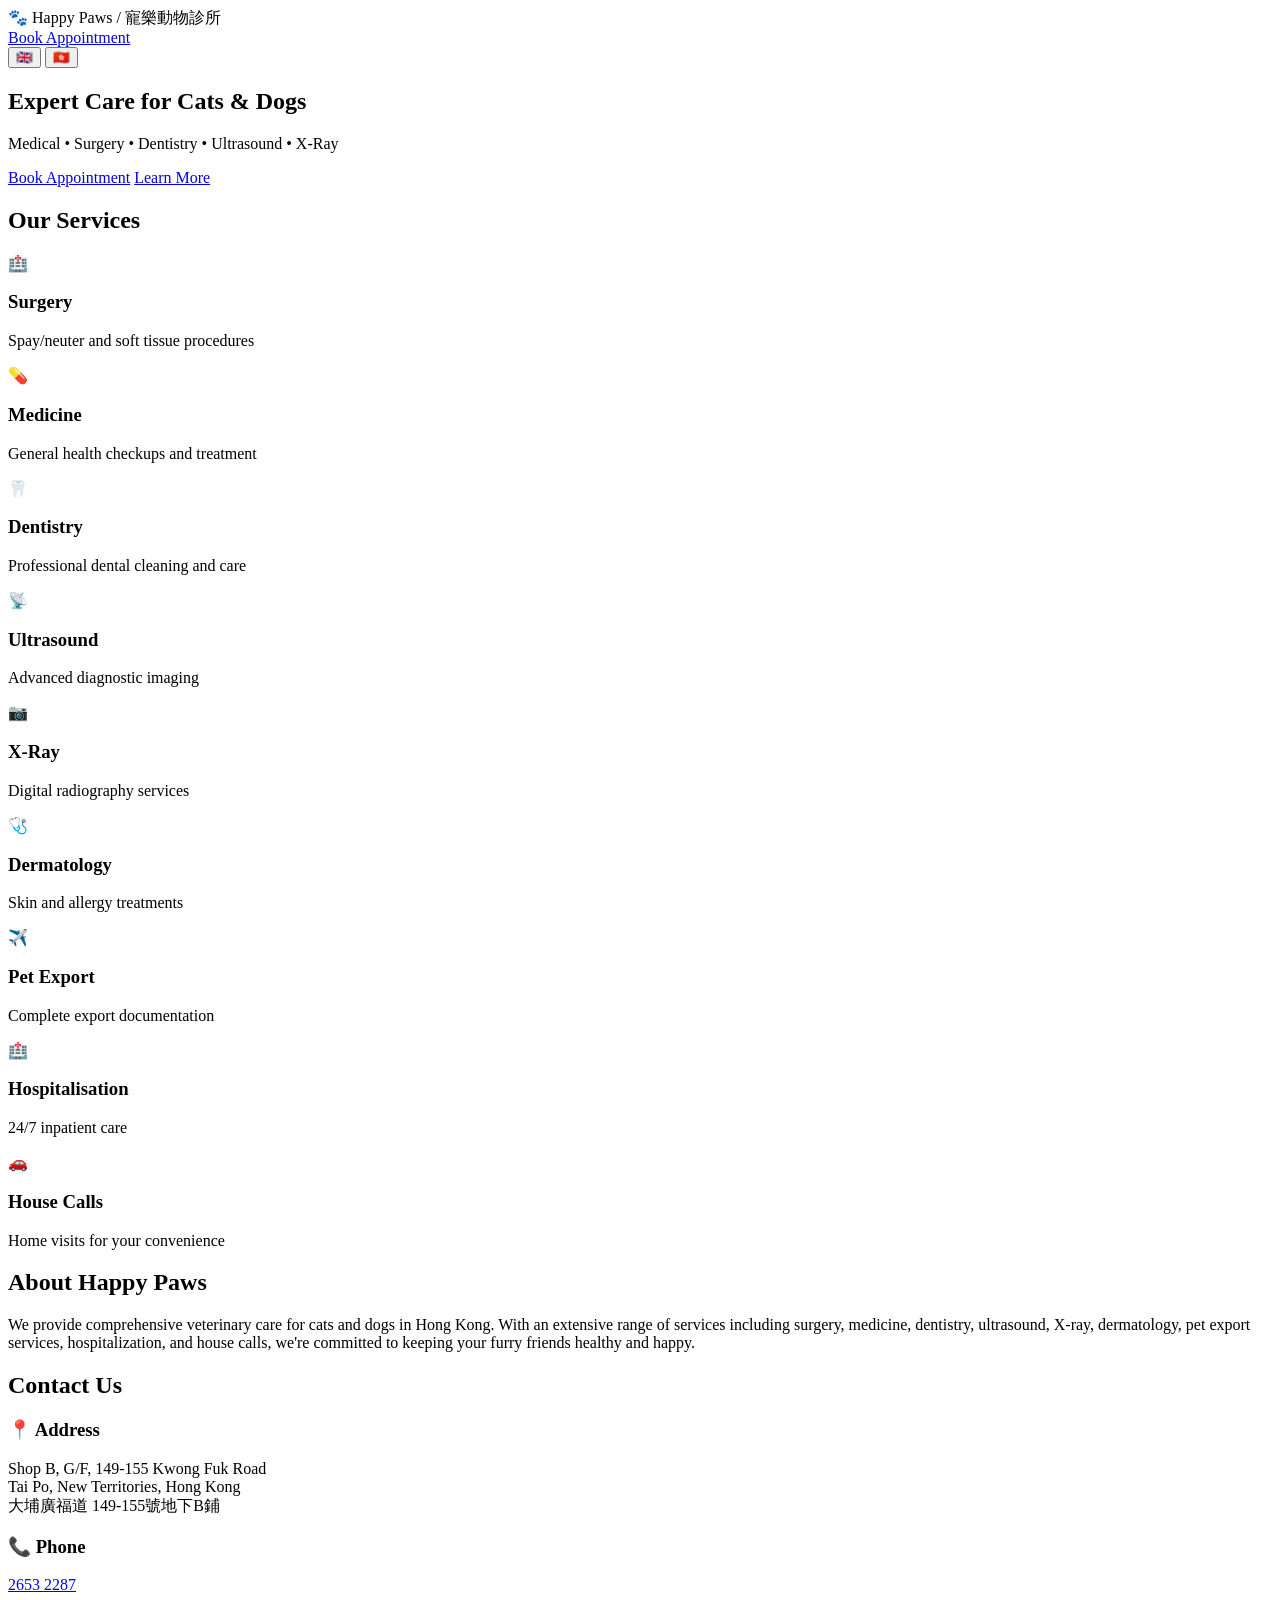
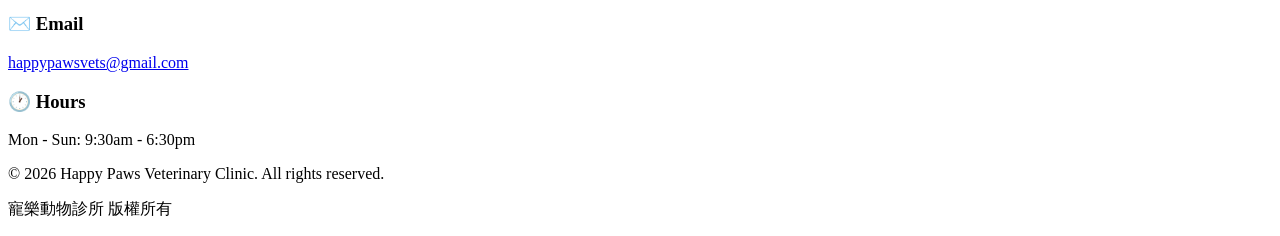
==== index.html @ c9be0432 "Create index.html" ====
<!DOCTYPE html>
<html lang="en">
<head>
  <meta charset="UTF-8" />
  <meta name="viewport" content="width=device-width, initial-scale=1" />
  <title>Happy Paws Veterinary Clinic - 寵樂動物診所</title>
  <link rel="preload" href="assets/css/styles.css" as="style" onload="this.rel='stylesheet'">
  <noscript><link rel="stylesheet" href="assets/css/styles.css"></noscript>
</head>
<body>
  <nav class="site-nav">
    <div class="brand">🐾 Happy Paws <span class="brand-cn">/ 寵樂動物診所</span></div>
    <div class="actions">
            <a href="tel:26532287" class="book-btn-nav" data-lang="book">Book Appointment</a>
      <div class="lang-switcher" aria-label="Language switcher">
        <button class="lang-btn active" data-lang="en" aria-label="English">🇬🇧</button>
        <button class="lang-btn" data-lang="zh" aria-label="Traditional Chinese">🇭🇰</button>
      </div>
    </div>
  </nav>

  <section class="hero">
    <h1 data-lang="hero-title">Expert Care for Cats & Dogs</h1>
    <p class="tagline" data-lang="hero-subtitle">Medical • Surgery • Dentistry • Ultrasound • X-Ray</p>
    <div class="hero-buttons">
      <a href="tel:26532287" class="cta-button" data-lang="book-cta">Book Appointment</a>
      <a href="#services" class="cta-button secondary" data-lang="learn-more">Learn More</a>
    </div>
      </section>

  <section id="services" class="services">
    <h2 data-lang="services-title">Our Services</h2>
    <div class="services-grid">
      <div class="service-card">
        <div class="service-icon" aria-label="Surgery">🏥</div>
        <h3 data-lang="service-1">Surgery</h3>
        <p data-lang="service-1-desc">Spay/neuter and soft tissue procedures</p>
      </div>
      <div class="service-card">
        <div class="service-icon" aria-label="Medicine">💊</div>
        <h3 data-lang="service-2">Medicine</h3>
        <p data-lang="service-2-desc">General health checkups and treatment</p>
      </div>
            <div class="service-card">
        <div class="service-icon" aria-label="Dentistry">🦷</div>
        <h3 data-lang="service-3">Dentistry</h3>
        <p data-lang="service-3-desc">Professional dental cleaning and care</p>
      </div>
      <div class="service-card">
        <div class="service-icon" aria-label="Ultrasound">📡</div>
        <h3 data-lang="service-4">Ultrasound</h3>
        <p data-lang="service-4-desc">Advanced diagnostic imaging</p>
      </div>
      <div class="service-card">
        <div class="service-icon" aria-label="X-Ray">📷</div>
        <h3 data-lang="service-5">X-Ray</h3>
        <p data-lang="service-5-desc">Digital radiography services</p>
      </div>
            <div class="service-card">
        <div class="service-icon" aria-label="Dermatology">🩺</div>
        <h3 data-lang="service-6">Dermatology</h3>
        <p data-lang="service-6-desc">Skin and allergy treatments</p>
      </div>
      <div class="service-card">
        <div class="service-icon" aria-label="Pet Export">✈️</div>
        <h3 data-lang="service-7">Pet Export</h3>
        <p data-lang="service-7-desc">Complete export documentation</p>
      </div>
      <div class="service-card">
        <div class="service-icon" aria-label="Hospitalisation">🏥</div>
        <h3 data-lang="service-8">Hospitalisation</h3>
        <p data-lang="service-8-desc">24/7 inpatient care</p>
      </div>
            <div class="service-card">
        <div class="service-icon" aria-label="House Calls">🚗</div>
        <h3 data-lang="service-9">House Calls</h3>
        <p data-lang="service-9-desc">Home visits for your convenience</p>
      </div>
    </div>
  </section>

  <section id="about" class="about">
    <h2 data-lang="about-title">About Happy Paws</h2>
    <p data-lang="about-text">
      We provide comprehensive veterinary care for cats and dogs in Hong Kong.
      With an extensive range of services including surgery, medicine, dentistry, ultrasound, X-ray, dermatology, pet export services, hospitalization, and house calls, we're committed to keeping your furry friends healthy and happy.
    </p>
  </section>
    <section id="contact" class="contact">
    <h2 data-lang="contact-title">Contact Us</h2>
    <div class="contact-grid">
      <div class="contact-card">
        <h3>📍 Address</h3>
        <p>Shop B, G/F, 149-155 Kwong Fuk Road<br>Tai Po, New Territories, Hong Kong<br>大埔廣福道 149-155號地下B鋪</p>
      </div>
      <div class="contact-card">
        <h3>📞 Phone</h3>
        <p><a href="tel:26532287">2653 2287</a></p>
      </div>
      <div class="contact-card">
        <h3>✉️ Email</h3>
        <p><a href="mailto:happypawsvets@gmail.com">happypawsvets@gmail.com</a></p>
              </div>
      <div class="contact-card">
        <h3>🕐 Hours</h3>
        <p>Mon - Sun: 9:30am - 6:30pm</p>
      </div>
    </div>
  </section>

  <footer>
    <p>© 2026 Happy Paws Veterinary Clinic. All rights reserved.</p>
    <p>寵樂動物診所 版權所有</p>
  </footer>

  <script>
    // Language toggle script (EN / ZH)
        const translations = {
      en: {
        'hero-title': 'Expert Care for Cats & Dogs',
        'hero-subtitle': 'Medical • Surgery • Dentistry • Ultrasound • X-Ray',
        'book-cta': 'Book Appointment',
        'learn-more': 'Learn More',
        'services-title': 'Our Services',
        'service-1': 'Surgery', 'service-1-desc': 'Spay/neuter and soft tissue procedures',
        'service-2': 'Medicine', 'service-2-desc': 'General health checkups and treatment',
        'service-3': 'Dentistry', 'service-3-desc': 'Professional dental cleaning and care',
        'service-4': 'Ultrasound', 'service-4-desc': 'Advanced diagnostic imaging',
        'service-5': 'X-Ray', 'service-5-desc': 'Digital radiography services',
        'service-6': 'Dermatology', 'service-6-desc': 'Skin and allergy treatments',
        'service-7': 'Pet Export', 'service-7-desc': 'Complete export documentation',
        'service-8': 'Hospitalisation', 'service-8-desc': '24/7 inpatient care',
                'service-9': 'House Calls', 'service-9-desc': 'Home visits for your convenience',
        'about-title': 'About Happy Paws', 'about-text': 'We provide comprehensive veterinary care for cats and dogs in Hong Kong. With an extensive range of services including surgery, medicine, dentistry, ultrasound, X-ray, dermatology, pet export services, hospitalization, and house calls, we\'re committed to keeping your furry friends healthy and happy.',
        'contact-title': 'Contact Us', 'address': 'Address', 'phone': 'Phone', 'email': 'Email',
        'hours': 'Hours', 'hours-mon-sun': 'Monday - Sunday', 'hours-time': '9:30am - 6:30pm',
        'hours-note': 'Open daily, including weekends and public holidays',
        'footer-1': '© 2026 Happy Paws Veterinary Clinic. All rights reserved.',
        'footer-2': '寵樂動物診所 版權所有', 'services': 'Services', 'about': 'About', 'contact': 'Contact', 'book': 'Book Appointment'
      },
      zh: {
        'hero-title': '專業貓狗醫療服務',
        'hero-subtitle': '醫療諮詢 • 手術 • 牙科 • 超聲波 • X光',
        'book-cta': '立即預約', 'learn-more': '了解更多',
        'services-title': '我們的服務',
        'service-1': '手術', 'service-1-desc': '絕育及軟組織手術',
        'service-2': '醫療', 'service-2-desc': '一般健康檢查及治療',
                'service-3': '牙科', 'service-3-desc': '專業牙齒清潔及護理',
        'service-4': '超聲波', 'service-4-desc': '先進診斷影像',
        'service-5': 'X光', 'service-5-desc': '數碼X光服務',
        'service-6': '皮膚科', 'service-6-desc': '皮膚及過敏治療',
        'service-7': '寵物出口服務', 'service-7-desc': '完整出口文件',
        'service-8': '住院', 'service-8-desc': '24小時住院護理',
        'service-9': '上門服務', 'service-9-desc': '為您提供上門診症',
        'about-title': '關於寵樂動物診所', 'about-text': '我們為香港的貓狗提供全面的獸醫服務。服務範圍廣泛，包括手術、醫療、牙科、超聲波、X光、皮膚科、寵物出口服務、住院及上門服務，我們致力於讓您的毛孩健康快樂。',
        'contact-title': '聯絡我們', 'address': '地址', 'phone': '電話', 'email': '電郵',
        'hours': '營業時間', 'hours-mon-sun': '星期一至日', 'hours-time': '上午9:30 - 下午6:30',
        'hours-note': '每日開放，包括週末及公眾假期', 'footer-1': '© 2026 寵樂動物診所。版權所有。',
        'footer-2': '寵樂動物診所 版權所有', 'services': '服務', 'about': '關於', 'contact': '聯絡', 'book': '預約'
      }
    };
      // Init
  const btns = document.querySelectorAll('.lang-btn');
  const nodes = document.querySelectorAll('[data-lang]');
  function applyLang(lang) {
    nodes.forEach(n => {
      const key = n.getAttribute('data-lang');
      if (translations[lang][key]) n.textContent = translations[lang][key];
    });
    btns.forEach(b => b.classList.toggle('active', b.dataset.lang === lang));
    localStorage.setItem('happypaws-lang', lang);
  }
  btns.forEach(b => b.addEventListener('click', () => applyLang(b.dataset.lang)));
  // Initialize with saved or English
  applyLang(localStorage.getItem('happypaws-lang') || 'en');
})();
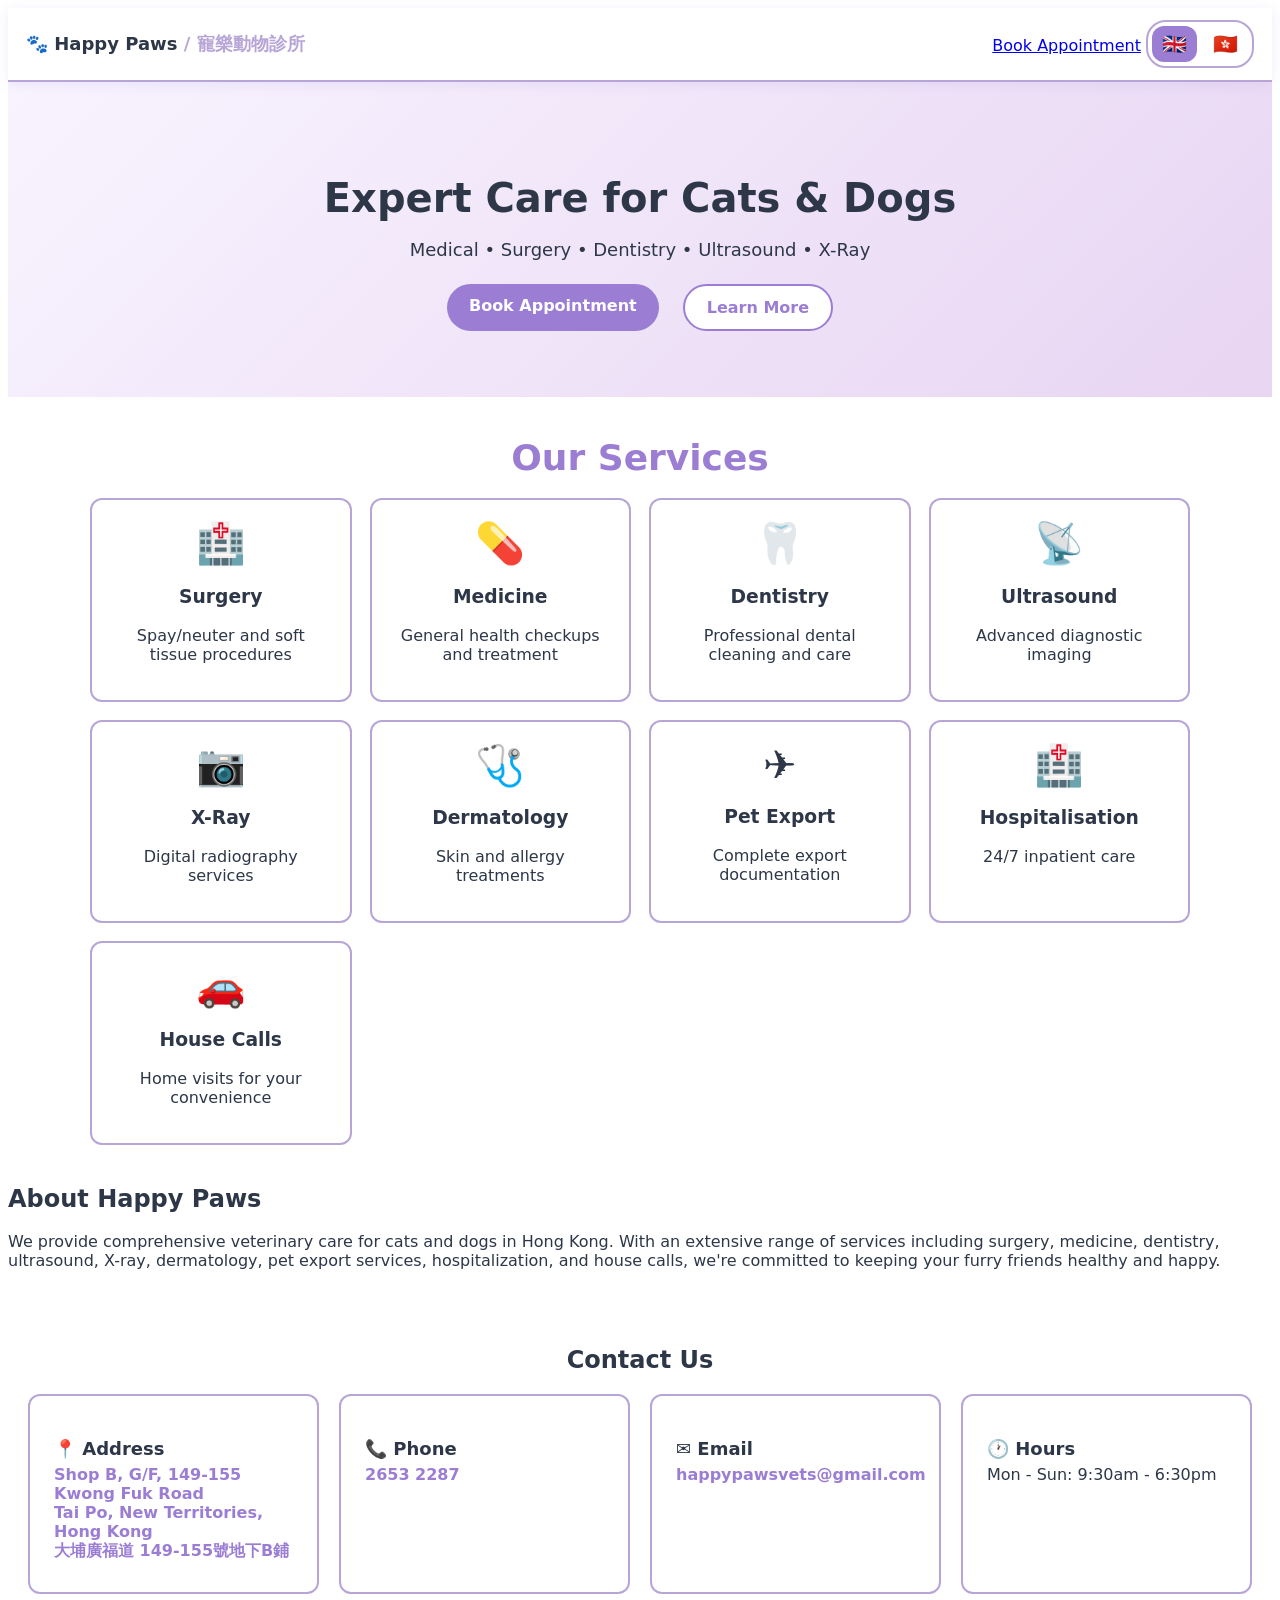
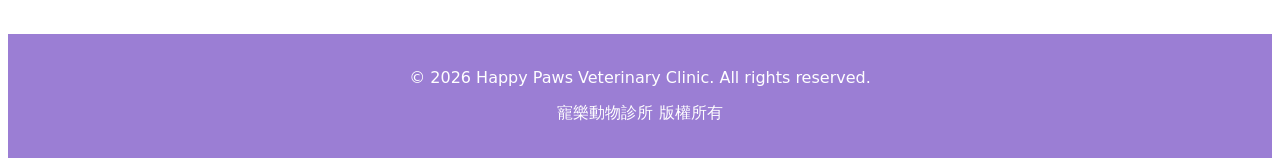
==== commit 112a209d: "Fix: Add Google Maps link to address, close script tag" ====
--- a/index.html
+++ b/index.html
@@ -91,7 +91,7 @@
     <div class="contact-grid">
       <div class="contact-card">
         <h3>📍 Address</h3>
-        <p>Shop B, G/F, 149-155 Kwong Fuk Road<br>Tai Po, New Territories, Hong Kong<br>大埔廣福道 149-155號地下B鋪</p>
+        <p><a href="https://maps.google.com/?q=Happy+Paws+Veterinary+Clinic+Tai+Po+Hong+Kong" target="_blank">Shop B, G/F, 149-155 Kwong Fuk Road<br>Tai Po, New Territories, Hong Kong<br>大埔廣福道 149-155號地下B鋪</a></p>
       </div>
       <div class="contact-card">
         <h3>📞 Phone</h3>
@@ -175,3 +175,7 @@
   applyLang(localStorage.getItem('happypaws-lang') || 'en');
 })();
     
+
+</script>
+</body>
+</html>
--- a/assets/css/styles.css
+++ b/assets/css/styles.css
@@ -0,0 +1,60 @@
+:root {
+  --primary-lilac: #B7A5D7;
+  --deep-purple: #9B7ED4;
+  --hover-purple: #8B6EC4;
+  --bg-white: #FFFFFF;
+  --text-dark: #2D3748;
+  --bg-light: #F7FAFC;
+  --shadow: rgba(155, 126, 212, 0.15);
+  --font-family: "Inter", "Noto Sans CJK TC", "PingFang TC", "Microsoft YaHei", "Noto Sans", system-ui, -apple-system, "Segoe UI", Roboto, "Helvetica Neue", Arial, sans-serif;
+}
+{ box-sizing: border-box; margin: 0; padding: 0; }
+html, body { height: 100%; }
+body {
+  font-family: var(--font-family);
+color: var(--text-dark);
+  background: var(--bg-white);
+}
+.site-nav {
+  display: flex;
+  justify-content: space-between;
+  align-items: center;
+  padding: 12px 18px;
+  border-bottom: 2px solid var(--primary-lilac);
+  box-shadow: 0 2px 12px var(--shadow);
+  position: sticky;
+  top: 0;
+  background: #fff;
+  z-index: 1000;
+}
+.brand { font-weight: 700; font-size: 18px; }
+.brand-cn { color: var(--primary-lilac); }
+.lang-switcher { display: inline-flex; gap: 6px; border: 2px solid var(--primary-lilac); border-radius: 20px; padding: 4px; background: #fff; }
+.lang-btn { border: none; background: transparent; font-size: 20px; padding: 6px 10px; border-radius: 12px; cursor: pointer; }
+.lang-btn.active { background: var(--deep-purple); color: #fff; }
+.hero { text-align: center; padding: 60px 20px; background: linear-gradient(135deg, #F8F4FF 0%, #E8D5F2 100%); }
+.hero h1 { font-size: 40px; margin-bottom: 6px; color: var(--text-dark); }
+.hero .tagline { font-size: 18px; color: var(--text-dark); }
+.hero-buttons { display: flex; gap: 12px; justify-content: center; flex-wrap: wrap; margin-top: 16px; }
+.cta-button { background: var(--deep-purple); color: #fff; padding: 12px 22px; border-radius: 24px; font-weight: 700; text-decoration: none; display: inline-block; margin: 6px; }
+.cta-button.secondary { background: #fff; color: var(--deep-purple); border: 2px solid var(--deep-purple); }
+.services { max-width: 1100px; margin: 40px auto; padding: 0 20px; }
+.services h2 { text-align: center; font-size: 36px; color: var(--deep-purple); margin-bottom: 20px; }
+.services-grid { display: grid; grid-template-columns: repeat(auto-fill, minmax(240px, 1fr)); gap: 18px; }
+.service-card { background: #fff; border: 2px solid var(--primary-lilac); border-radius: 12px; padding: 20px; text-align: center; transition: transform 0.3s ease, box-shadow 0.3s ease; }
+.service-card:hover { transform: translateY(-6px); box-shadow: 0 8px 18px rgba(0,0,0,.05); }
+.service-icon { font-size: 40px; margin-bottom: 6px; }
+.contact { padding: 40px 20px; text-align: center; }
+.contact-grid { display: grid; grid-template-columns: repeat(auto-fill, minmax(260px, 1fr)); gap: 20px; }
+.contact-card { background: #fff; border: 2px solid var(--primary-lilac); border-radius: 12px; padding: 24px; text-align: left; }
+.contact-card h3 { font-size: 18px; margin-bottom: 6px; }
+.contact-card p { margin: 6px 0; }
+.contact-card a { color: var(--deep-purple); text-decoration: none; font-weight: 600; }
+.hours-table { width: 100%; border-collapse: collapse; margin-top: 8px; }
+.hours-table td { padding: 6px 0; border-bottom: 1px solid #eee; }
+footer { background: var(--deep-purple); color: #fff; padding: 18px; text-align: center; }
+@media (max-width: 768px) {
+  .site-nav { flex-direction: column; align-items: flex-start; gap: 8px; }
+  .hero { padding: 40px 16px; }
+  .services-grid, .contact-grid { grid-template-columns: 1fr; }
+}
--- a/assets/css/styles.css
+++ b/assets/css/styles.css
@@ -0,0 +1,60 @@
+:root {
+  --primary-lilac: #B7A5D7;
+  --deep-purple: #9B7ED4;
+  --hover-purple: #8B6EC4;
+  --bg-white: #FFFFFF;
+  --text-dark: #2D3748;
+  --bg-light: #F7FAFC;
+  --shadow: rgba(155, 126, 212, 0.15);
+  --font-family: "Inter", "Noto Sans CJK TC", "PingFang TC", "Microsoft YaHei", "Noto Sans", system-ui, -apple-system, "Segoe UI", Roboto, "Helvetica Neue", Arial, sans-serif;
+}
+{ box-sizing: border-box; margin: 0; padding: 0; }
+html, body { height: 100%; }
+body {
+  font-family: var(--font-family);
+color: var(--text-dark);
+  background: var(--bg-white);
+}
+.site-nav {
+  display: flex;
+  justify-content: space-between;
+  align-items: center;
+  padding: 12px 18px;
+  border-bottom: 2px solid var(--primary-lilac);
+  box-shadow: 0 2px 12px var(--shadow);
+  position: sticky;
+  top: 0;
+  background: #fff;
+  z-index: 1000;
+}
+.brand { font-weight: 700; font-size: 18px; }
+.brand-cn { color: var(--primary-lilac); }
+.lang-switcher { display: inline-flex; gap: 6px; border: 2px solid var(--primary-lilac); border-radius: 20px; padding: 4px; background: #fff; }
+.lang-btn { border: none; background: transparent; font-size: 20px; padding: 6px 10px; border-radius: 12px; cursor: pointer; }
+.lang-btn.active { background: var(--deep-purple); color: #fff; }
+.hero { text-align: center; padding: 60px 20px; background: linear-gradient(135deg, #F8F4FF 0%, #E8D5F2 100%); }
+.hero h1 { font-size: 40px; margin-bottom: 6px; color: var(--text-dark); }
+.hero .tagline { font-size: 18px; color: var(--text-dark); }
+.hero-buttons { display: flex; gap: 12px; justify-content: center; flex-wrap: wrap; margin-top: 16px; }
+.cta-button { background: var(--deep-purple); color: #fff; padding: 12px 22px; border-radius: 24px; font-weight: 700; text-decoration: none; display: inline-block; margin: 6px; }
+.cta-button.secondary { background: #fff; color: var(--deep-purple); border: 2px solid var(--deep-purple); }
+.services { max-width: 1100px; margin: 40px auto; padding: 0 20px; }
+.services h2 { text-align: center; font-size: 36px; color: var(--deep-purple); margin-bottom: 20px; }
+.services-grid { display: grid; grid-template-columns: repeat(auto-fill, minmax(240px, 1fr)); gap: 18px; }
+.service-card { background: #fff; border: 2px solid var(--primary-lilac); border-radius: 12px; padding: 20px; text-align: center; transition: transform 0.3s ease, box-shadow 0.3s ease; }
+.service-card:hover { transform: translateY(-6px); box-shadow: 0 8px 18px rgba(0,0,0,.05); }
+.service-icon { font-size: 40px; margin-bottom: 6px; }
+.contact { padding: 40px 20px; text-align: center; }
+.contact-grid { display: grid; grid-template-columns: repeat(auto-fill, minmax(260px, 1fr)); gap: 20px; }
+.contact-card { background: #fff; border: 2px solid var(--primary-lilac); border-radius: 12px; padding: 24px; text-align: left; }
+.contact-card h3 { font-size: 18px; margin-bottom: 6px; }
+.contact-card p { margin: 6px 0; }
+.contact-card a { color: var(--deep-purple); text-decoration: none; font-weight: 600; }
+.hours-table { width: 100%; border-collapse: collapse; margin-top: 8px; }
+.hours-table td { padding: 6px 0; border-bottom: 1px solid #eee; }
+footer { background: var(--deep-purple); color: #fff; padding: 18px; text-align: center; }
+@media (max-width: 768px) {
+  .site-nav { flex-direction: column; align-items: flex-start; gap: 8px; }
+  .hero { padding: 40px 16px; }
+  .services-grid, .contact-grid { grid-template-columns: 1fr; }
+}
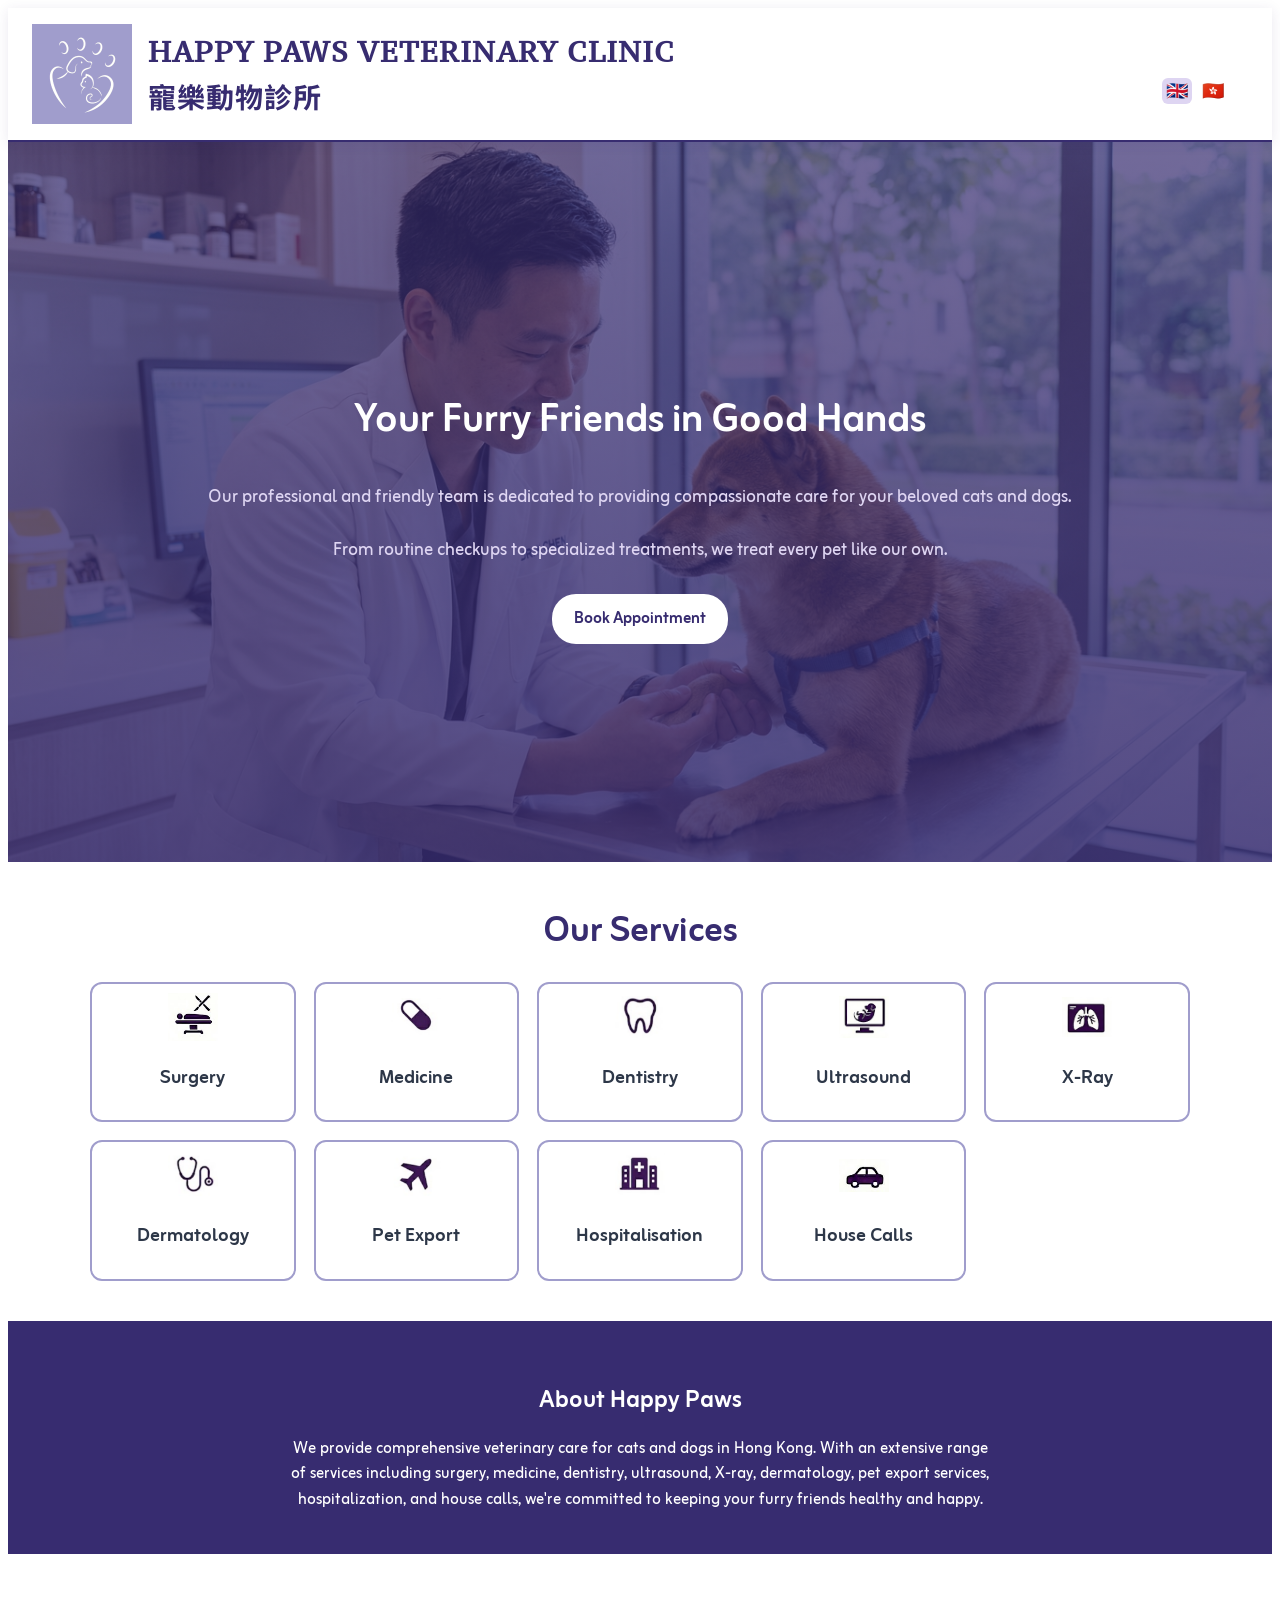
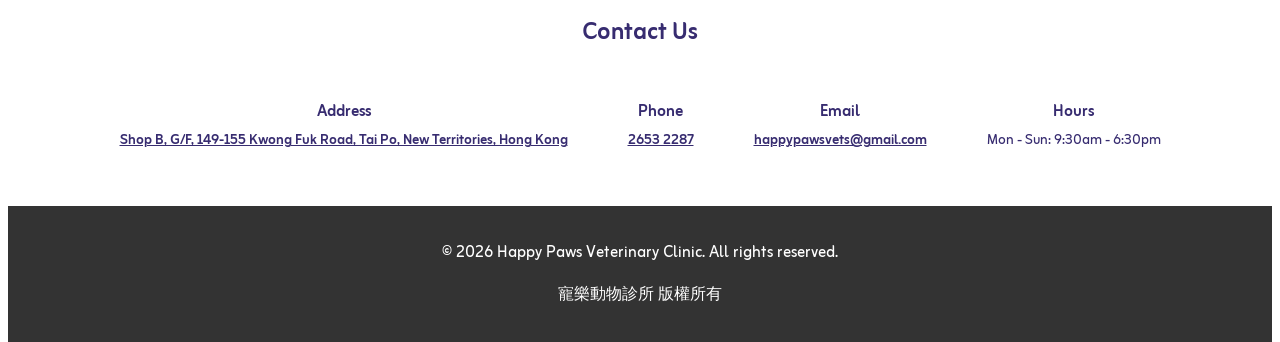
==== commit 83be26f3: "Current live version before design refresh" ====
--- a/index.html
+++ b/index.html
@@ -4,14 +4,20 @@
   <meta charset="UTF-8" />
   <meta name="viewport" content="width=device-width, initial-scale=1" />
   <title>Happy Paws Veterinary Clinic - 寵樂動物診所</title>
-  <link rel="preload" href="assets/css/styles.css" as="style" onload="this.rel='stylesheet'">
-  <noscript><link rel="stylesheet" href="assets/css/styles.css"></noscript>
+  <link rel="stylesheet" href="assets/css/styles.css">
+  <link href="https://fonts.googleapis.com/css2?family=Cherry+Bomb+One&family=Noto+Sans+HK:wght@400;700&family=PT+Serif+Caption&family=Zain:wght@400;700&display=swap" rel="stylesheet">
+  <script src="assets/js/lang-v2.js" defer></script>
+  <script src="assets/js/main.js" defer></script>
 </head>
 <body>
   <nav class="site-nav">
-    <div class="brand">🐾 Happy Paws <span class="brand-cn">/ 寵樂動物診所</span></div>
-    <div class="actions">
-            <a href="tel:26532287" class="book-btn-nav" data-lang="book">Book Appointment</a>
+    <div class="brand"><img src="assets/img/logo.png" alt="Happy Paws" class="nav-logo">
+      <div class="brand-text">
+        <div class="brand-en">HAPPY PAWS VETERINARY CLINIC</div>
+        <div class="brand-cn">寵樂動物診所</div>
+      </div>
+    </div>
+    <div class="nav-right">
       <div class="lang-switcher" aria-label="Language switcher">
         <button class="lang-btn active" data-lang="en" aria-label="English">🇬🇧</button>
         <button class="lang-btn" data-lang="zh" aria-label="Traditional Chinese">🇭🇰</button>
@@ -20,61 +26,66 @@
   </nav>
 
   <section class="hero">
-    <h1 data-lang="hero-title">Expert Care for Cats & Dogs</h1>
-    <p class="tagline" data-lang="hero-subtitle">Medical • Surgery • Dentistry • Ultrasound • X-Ray</p>
-    <div class="hero-buttons">
-      <a href="tel:26532287" class="cta-button" data-lang="book-cta">Book Appointment</a>
-      <a href="#services" class="cta-button secondary" data-lang="learn-more">Learn More</a>
+    <div class="hero-bg">
+      <img src="assets/img/hero-vet.png" alt="Veterinarian with shiba inu">
     </div>
-      </section>
+    <div class="hero-content">
+      <h1 data-lang="hero-title">Your Furry Pets in Good Hands</h1>
+      <p class="tagline" data-lang="hero-subtitle">At Happy Paws, our professional and friendly team is dedicated to provide compassionate care for your beloved cats and dogs.</p>
+      <p class="tagline" data-lang="hero-subtitle-2">From routine checkups, dentals, to surgery, we treat every pet like our own.</p>
+      <div class="hero-buttons">
+        <a href="tel:26532287" class="cta-button" data-lang="book-cta">Book Appointment</a>
+      </div>
+    </div>
+  </section>
 
   <section id="services" class="services">
     <h2 data-lang="services-title">Our Services</h2>
     <div class="services-grid">
       <div class="service-card">
-        <div class="service-icon" aria-label="Surgery">🏥</div>
+        <img src="assets/img/icon-surgery.png" alt="Surgery" class="service-icon">
         <h3 data-lang="service-1">Surgery</h3>
-        <p data-lang="service-1-desc">Spay/neuter and soft tissue procedures</p>
+        
       </div>
       <div class="service-card">
-        <div class="service-icon" aria-label="Medicine">💊</div>
+        <img src="assets/img/icon-medicine.png" alt="Medicine" class="service-icon">
         <h3 data-lang="service-2">Medicine</h3>
-        <p data-lang="service-2-desc">General health checkups and treatment</p>
+        
       </div>
             <div class="service-card">
-        <div class="service-icon" aria-label="Dentistry">🦷</div>
+        <img src="assets/img/icon-dentistry.png" alt="Dentistry" class="service-icon">
         <h3 data-lang="service-3">Dentistry</h3>
-        <p data-lang="service-3-desc">Professional dental cleaning and care</p>
+        
       </div>
       <div class="service-card">
-        <div class="service-icon" aria-label="Ultrasound">📡</div>
+        <img src="assets/img/icon-ultrasound.png" alt="Ultrasound" class="service-icon">
         <h3 data-lang="service-4">Ultrasound</h3>
-        <p data-lang="service-4-desc">Advanced diagnostic imaging</p>
+        
       </div>
       <div class="service-card">
-        <div class="service-icon" aria-label="X-Ray">📷</div>
+        <img src="assets/img/icon-xray.png" alt="X-Ray" class="service-icon">
         <h3 data-lang="service-5">X-Ray</h3>
-        <p data-lang="service-5-desc">Digital radiography services</p>
+        
       </div>
             <div class="service-card">
-        <div class="service-icon" aria-label="Dermatology">🩺</div>
+        <img src="assets/img/icon-dermatology.png" alt="Dermatology" class="service-icon">
         <h3 data-lang="service-6">Dermatology</h3>
-        <p data-lang="service-6-desc">Skin and allergy treatments</p>
+        
       </div>
       <div class="service-card">
-        <div class="service-icon" aria-label="Pet Export">✈️</div>
+        <img src="assets/img/icon-pet-export.png" alt="Pet Export" class="service-icon">
         <h3 data-lang="service-7">Pet Export</h3>
-        <p data-lang="service-7-desc">Complete export documentation</p>
+        
       </div>
       <div class="service-card">
-        <div class="service-icon" aria-label="Hospitalisation">🏥</div>
+        <img src="assets/img/icon-hospitalisation.png" alt="Hospitalisation" class="service-icon">
         <h3 data-lang="service-8">Hospitalisation</h3>
-        <p data-lang="service-8-desc">24/7 inpatient care</p>
+        
       </div>
             <div class="service-card">
-        <div class="service-icon" aria-label="House Calls">🚗</div>
+        <img src="assets/img/icon-house-calls.png" alt="House Calls" class="service-icon">
         <h3 data-lang="service-9">House Calls</h3>
-        <p data-lang="service-9-desc">Home visits for your convenience</p>
+        
       </div>
     </div>
   </section>
@@ -90,20 +101,20 @@
     <h2 data-lang="contact-title">Contact Us</h2>
     <div class="contact-grid">
       <div class="contact-card">
-        <h3>📍 Address</h3>
-        <p><a href="https://maps.google.com/?q=Happy+Paws+Veterinary+Clinic+Tai+Po+Hong+Kong" target="_blank">Shop B, G/F, 149-155 Kwong Fuk Road<br>Tai Po, New Territories, Hong Kong<br>大埔廣福道 149-155號地下B鋪</a></p>
+        <h3 data-lang="address">📍 Address</h3>
+        <p><a href="https://maps.google.com/?q=Happy+Paws+Veterinary+Clinic+Tai+Po+Hong+Kong" target="_blank"><span data-lang="addr-en">Shop B, G/F, 149-155 Kwong Fuk Road, Tai Po, New Territories, Hong Kong</span><span data-lang="addr-zh" style="display:none;">大埔廣福道 149-155號地下B鋪</span></a></p>
       </div>
       <div class="contact-card">
-        <h3>📞 Phone</h3>
+        <h3 data-lang="phone">📞 Phone</h3>
         <p><a href="tel:26532287">2653 2287</a></p>
       </div>
       <div class="contact-card">
-        <h3>✉️ Email</h3>
+        <h3 data-lang="email">✉️ Email</h3>
         <p><a href="mailto:happypawsvets@gmail.com">happypawsvets@gmail.com</a></p>
               </div>
       <div class="contact-card">
-        <h3>🕐 Hours</h3>
-        <p>Mon - Sun: 9:30am - 6:30pm</p>
+        <h3 data-lang="hours">🕐 Hours</h3>
+        <p data-lang="hours-text">Mon - Sun: 9:30am - 6:30pm</p>
       </div>
     </div>
   </section>
@@ -112,70 +123,5 @@
     <p>© 2026 Happy Paws Veterinary Clinic. All rights reserved.</p>
     <p>寵樂動物診所 版權所有</p>
   </footer>
-
-  <script>
-    // Language toggle script (EN / ZH)
-        const translations = {
-      en: {
-        'hero-title': 'Expert Care for Cats & Dogs',
-        'hero-subtitle': 'Medical • Surgery • Dentistry • Ultrasound • X-Ray',
-        'book-cta': 'Book Appointment',
-        'learn-more': 'Learn More',
-        'services-title': 'Our Services',
-        'service-1': 'Surgery', 'service-1-desc': 'Spay/neuter and soft tissue procedures',
-        'service-2': 'Medicine', 'service-2-desc': 'General health checkups and treatment',
-        'service-3': 'Dentistry', 'service-3-desc': 'Professional dental cleaning and care',
-        'service-4': 'Ultrasound', 'service-4-desc': 'Advanced diagnostic imaging',
-        'service-5': 'X-Ray', 'service-5-desc': 'Digital radiography services',
-        'service-6': 'Dermatology', 'service-6-desc': 'Skin and allergy treatments',
-        'service-7': 'Pet Export', 'service-7-desc': 'Complete export documentation',
-        'service-8': 'Hospitalisation', 'service-8-desc': '24/7 inpatient care',
-                'service-9': 'House Calls', 'service-9-desc': 'Home visits for your convenience',
-        'about-title': 'About Happy Paws', 'about-text': 'We provide comprehensive veterinary care for cats and dogs in Hong Kong. With an extensive range of services including surgery, medicine, dentistry, ultrasound, X-ray, dermatology, pet export services, hospitalization, and house calls, we\'re committed to keeping your furry friends healthy and happy.',
-        'contact-title': 'Contact Us', 'address': 'Address', 'phone': 'Phone', 'email': 'Email',
-        'hours': 'Hours', 'hours-mon-sun': 'Monday - Sunday', 'hours-time': '9:30am - 6:30pm',
-        'hours-note': 'Open daily, including weekends and public holidays',
-        'footer-1': '© 2026 Happy Paws Veterinary Clinic. All rights reserved.',
-        'footer-2': '寵樂動物診所 版權所有', 'services': 'Services', 'about': 'About', 'contact': 'Contact', 'book': 'Book Appointment'
-      },
-      zh: {
-        'hero-title': '專業貓狗醫療服務',
-        'hero-subtitle': '醫療諮詢 • 手術 • 牙科 • 超聲波 • X光',
-        'book-cta': '立即預約', 'learn-more': '了解更多',
-        'services-title': '我們的服務',
-        'service-1': '手術', 'service-1-desc': '絕育及軟組織手術',
-        'service-2': '醫療', 'service-2-desc': '一般健康檢查及治療',
-                'service-3': '牙科', 'service-3-desc': '專業牙齒清潔及護理',
-        'service-4': '超聲波', 'service-4-desc': '先進診斷影像',
-        'service-5': 'X光', 'service-5-desc': '數碼X光服務',
-        'service-6': '皮膚科', 'service-6-desc': '皮膚及過敏治療',
-        'service-7': '寵物出口服務', 'service-7-desc': '完整出口文件',
-        'service-8': '住院', 'service-8-desc': '24小時住院護理',
-        'service-9': '上門服務', 'service-9-desc': '為您提供上門診症',
-        'about-title': '關於寵樂動物診所', 'about-text': '我們為香港的貓狗提供全面的獸醫服務。服務範圍廣泛，包括手術、醫療、牙科、超聲波、X光、皮膚科、寵物出口服務、住院及上門服務，我們致力於讓您的毛孩健康快樂。',
-        'contact-title': '聯絡我們', 'address': '地址', 'phone': '電話', 'email': '電郵',
-        'hours': '營業時間', 'hours-mon-sun': '星期一至日', 'hours-time': '上午9:30 - 下午6:30',
-        'hours-note': '每日開放，包括週末及公眾假期', 'footer-1': '© 2026 寵樂動物診所。版權所有。',
-        'footer-2': '寵樂動物診所 版權所有', 'services': '服務', 'about': '關於', 'contact': '聯絡', 'book': '預約'
-      }
-    };
-      // Init
-  const btns = document.querySelectorAll('.lang-btn');
-  const nodes = document.querySelectorAll('[data-lang]');
-  function applyLang(lang) {
-    nodes.forEach(n => {
-      const key = n.getAttribute('data-lang');
-      if (translations[lang][key]) n.textContent = translations[lang][key];
-    });
-    btns.forEach(b => b.classList.toggle('active', b.dataset.lang === lang));
-    localStorage.setItem('happypaws-lang', lang);
-  }
-  btns.forEach(b => b.addEventListener('click', () => applyLang(b.dataset.lang)));
-  // Initialize with saved or English
-  applyLang(localStorage.getItem('happypaws-lang') || 'en');
-})();
-    
-
-</script>
 </body>
 </html>
--- a/assets/css/styles.css
+++ b/assets/css/styles.css
@@ -1,60 +1,162 @@
 :root {
-  --primary-lilac: #B7A5D7;
+  --primary-lilac: #A09DCC;
   --deep-purple: #9B7ED4;
   --hover-purple: #8B6EC4;
   --bg-white: #FFFFFF;
   --text-dark: #2D3748;
   --bg-light: #F7FAFC;
   --shadow: rgba(155, 126, 212, 0.15);
-  --font-family: "Inter", "Noto Sans CJK TC", "PingFang TC", "Microsoft YaHei", "Noto Sans", system-ui, -apple-system, "Segoe UI", Roboto, "Helvetica Neue", Arial, sans-serif;
+  --brand-blue: #372C70;
+  --accent-blue: #A09DCC;
+  --light-blue: #A09DCC;
+  --font-family: "Poppins", "Noto Sans CJK TC", "PingFang TC", "Microsoft YaHei", "Noto Sans", system-ui, -apple-system, "Segoe UI", Roboto, "Helvetica Neue", Arial, sans-serif;
 }
 { box-sizing: border-box; margin: 0; padding: 0; }
 html, body { height: 100%; }
 body {
-  font-family: var(--font-family);
+  font-family: "Zain", "Poppins", "Noto Sans CJK TC", "PingFang TC", "Microsoft YaHei", "Noto Sans", system-ui, -apple-system, "Segoe UI", Roboto, "Helvetica Neue", Arial, sans-serif;
 color: var(--text-dark);
   background: var(--bg-white);
 }
 .site-nav {
   display: flex;
   justify-content: space-between;
-  align-items: center;
-  padding: 12px 18px;
-  border-bottom: 2px solid var(--primary-lilac);
-  box-shadow: 0 2px 12px var(--shadow);
+  align-items: flex-end;
+  padding: 16px 24px;
+  border-bottom: 2px solid #372C70;
+  box-shadow: 0 2px 12px rgba(55, 44, 112, 0.1);
   position: sticky;
   top: 0;
   background: #fff;
   z-index: 1000;
+  flex-wrap: wrap;
+  gap: 10px;
 }
-.brand { font-weight: 700; font-size: 18px; }
-.brand-cn { color: var(--primary-lilac); }
-.lang-switcher { display: inline-flex; gap: 6px; border: 2px solid var(--primary-lilac); border-radius: 20px; padding: 4px; background: #fff; }
-.lang-btn { border: none; background: transparent; font-size: 20px; padding: 6px 10px; border-radius: 12px; cursor: pointer; }
-.lang-btn.active { background: var(--deep-purple); color: #fff; }
-.hero { text-align: center; padding: 60px 20px; background: linear-gradient(135deg, #F8F4FF 0%, #E8D5F2 100%); }
-.hero h1 { font-size: 40px; margin-bottom: 6px; color: var(--text-dark); }
-.hero .tagline { font-size: 18px; color: var(--text-dark); }
+.nav-links { display: flex; gap: 20px; align-items: center; }
+.nav-links a { color: #372C70; text-decoration: none; font-weight: 600; }
+.nav-links a:hover { color: #A09DCC; }
+.call-btn { background: #372C70; color: #fff !important; padding: 8px 16px; border-radius: 20px; }
+.hero { text-align: center; padding: 60px 20px; background: linear-gradient(135deg, #DED5F2 0%, #DED5F2 100%); }
+.nav-logo { height: 100px; margin-right: 16px; vertical-align: middle; }
+.brand { font-weight: 700; font-size: 32px; display: flex; align-items: center; text-transform: uppercase; letter-spacing: 1px; color: #372C70; font-family: "Cherry Bomb One", "Poppins", sans-serif; }
+.brand-text { display: flex; flex-direction: column; line-height: 1.3; }
+.brand-en { font-size: 28px; font-family: "PT Serif Caption", serif; }
+.brand-cn { font-size: 28px; color: #372C70; font-family: "Noto Sans HK", "Noto Sans CJK TC", "PingFang TC", sans-serif; margin-top: 8px; }
+.lang-switcher { display: inline-flex; gap: 6px; border: none; padding: 4px; background: transparent; }
+.lang-btn { border: none; background: transparent; font-size: 18px; padding: 2px 4px; border-radius: 6px; cursor: pointer; }
+.lang-btn { border: none; background: transparent; font-size: 18px; padding: 2px 4px; border-radius: 6px; cursor: pointer; box-sizing: border-box; }
+.lang-btn { border: none; background: transparent; font-size: 18px; padding: 2px 4px; border-radius: 6px; cursor: pointer; }
+.lang-btn.active { font-weight: bold !important; color: #372C70 !important; background: #DED5F2 !important; border-radius: 6px; }
+
+/* Menu Toggle */
+.menu-toggle {
+  display: none;
+  flex-direction: column;
+  justify-content: space-between;
+  width: 50px;
+  height: 24px;
+  background: transparent;
+  border: none;
+  cursor: pointer;
+  padding: 0;
+}
+
+.menu-toggle span {
+  display: block;
+  width: 100%;
+  height: 2px;
+  background: #372C70;
+  border-radius: 2px;
+}
+
+/* Navigation Menu */
+.nav-menu {
+  display: none;
+  position: absolute;
+  top: 100%;
+  right: 24px;
+  background: #fff;
+  flex-direction: column;
+  padding: 16px;
+  gap: 12px;
+  border-bottom: 2px solid #372C70;
+  box-shadow: 0 4px 12px rgba(0,0,0,0.1);
+  min-width: 150px;
+  z-index: 1001;
+}
+
+.nav-menu.active { display: flex; }
+
+.nav-menu a {
+  color: #372C70;
+  text-decoration: none;
+  font-weight: 600;
+  font-size: 16px;
+  transition: color 0.2s;
+}
+
+.nav-menu a:hover {
+  color: #A09DCC;
+}
+.hero { position: relative; text-align: center; padding: 0; background: #372C70; overflow: hidden; }
+.hero-bg { position: absolute; top: 0; left: 0; width: 100%; height: 100%; z-index: 1; }
+.hero-bg img { width: 100%; height: 100%; object-fit: cover; object-position: center; }
+.hero-content { position: relative; z-index: 2; padding: 160px 20px; background: linear-gradient(to bottom, rgba(55,44,112,0.7), rgba(55,44,112,0.85)); min-height: 400px; display: flex; flex-direction: column; justify-content: center; align-items: center; }
+.hero h1 { font-size: 40px; margin-bottom: 12px; color: #FFFFFF; }
+.hero .tagline { font-size: 18px !important; color: #DED5F2 !important; font-family: "Zain", "Poppins", sans-serif; margin-bottom: 8px; line-height: 1.5; }
 .hero-buttons { display: flex; gap: 12px; justify-content: center; flex-wrap: wrap; margin-top: 16px; }
-.cta-button { background: var(--deep-purple); color: #fff; padding: 12px 22px; border-radius: 24px; font-weight: 700; text-decoration: none; display: inline-block; margin: 6px; }
-.cta-button.secondary { background: #fff; color: var(--deep-purple); border: 2px solid var(--deep-purple); }
+.cta-button { background: #FFFFFF; color: #372C70; padding: 12px 22px; border-radius: 24px; font-weight: 700; text-decoration: none; display: inline-block; margin: 6px; }
+.cta-button.secondary { background: #FFFFFF; color: #372C70; border: 2px solid #FFFFFF; }
 .services { max-width: 1100px; margin: 40px auto; padding: 0 20px; }
-.services h2 { text-align: center; font-size: 36px; color: var(--deep-purple); margin-bottom: 20px; }
-.services-grid { display: grid; grid-template-columns: repeat(auto-fill, minmax(240px, 1fr)); gap: 18px; }
-.service-card { background: #fff; border: 2px solid var(--primary-lilac); border-radius: 12px; padding: 20px; text-align: center; transition: transform 0.3s ease, box-shadow 0.3s ease; }
+.services h2 { text-align: center; font-size: 36px; color: #372C70; margin-bottom: 20px; }
+.services-grid { display: grid; grid-template-columns: repeat(5, 1fr); gap: 18px; }
+.service-card { background: #fff; border: 2px solid #A09DCC; border-radius: 12px; padding: 8px; text-align: center; transition: transform 0.3s ease, box-shadow 0.3s ease; display: flex; flex-direction: column; align-items: center; justify-content: center; }
 .service-card:hover { transform: translateY(-6px); box-shadow: 0 8px 18px rgba(0,0,0,.05); }
-.service-icon { font-size: 40px; margin-bottom: 6px; }
-.contact { padding: 40px 20px; text-align: center; }
-.contact-grid { display: grid; grid-template-columns: repeat(auto-fill, minmax(260px, 1fr)); gap: 20px; }
-.contact-card { background: #fff; border: 2px solid var(--primary-lilac); border-radius: 12px; padding: 24px; text-align: left; }
-.contact-card h3 { font-size: 18px; margin-bottom: 6px; }
-.contact-card p { margin: 6px 0; }
-.contact-card a { color: var(--deep-purple); text-decoration: none; font-weight: 600; }
+.service-icon { width: 50px; height: 50px; margin-top: auto; margin-bottom: 2px; object-fit: contain; }
+.contact { padding: 40px 20px; text-align: center; background: transparent; }
+.contact h2 { color: #372C70; margin-bottom: 20px; }
+.contact-grid { display: flex; justify-content: center; gap: 40px; flex-wrap: wrap; }
+.contact-card { background: transparent; border: none; padding: 10px; text-align: center; }
+.contact-card h3 { font-size: 16px; margin-bottom: 4px; color: #372C70; }
+.contact-card p { margin: 4px 0; font-size: 14px; color: #372C70; }
+.contact-card a { color: #372C70; text-decoration: underline; font-weight: 600; }
+.contact-card a:hover { color: #A09DCC; text-decoration: none; }
 .hours-table { width: 100%; border-collapse: collapse; margin-top: 8px; }
 .hours-table td { padding: 6px 0; border-bottom: 1px solid #eee; }
-footer { background: var(--deep-purple); color: #fff; padding: 18px; text-align: center; }
+footer { background: #333333; color: #fff; padding: 18px; text-align: center; }
 @media (max-width: 768px) {
-  .site-nav { flex-direction: column; align-items: flex-start; gap: 8px; }
-  .hero { padding: 40px 16px; }
-  .services-grid, .contact-grid { grid-template-columns: 1fr; }
+  .site-nav { flex-direction: row; justify-content: space-between; align-items: flex-end; gap: 5px; padding: 10px 12px; }
+  .menu-toggle { display: flex; }
+  .nav-right { position: absolute; top: auto; bottom: 4px; right: 60px; }
+  .brand { font-size: 14px; }
+  .brand-text { display: flex; flex-direction: column; }
+  .brand-en { font-size: 14px; }
+  .brand-cn { font-size: 18px; margin-top: 4px; }
+  .nav-logo { height: 65px; }
+  .nav-right { position: absolute; top: auto; bottom: 4px; right: 6px; }
+  .lang-btn { font-size: 16px; padding: 2px; }
+  .lang-switcher { gap: 6px; padding-top: 6px; }
+  .hero { padding: 0; }
+  .hero-content { padding: 80px 16px; min-height: 250px; }
+  .hero h1 { font-size: 22px; }
+  .hero .tagline { font-size: 14px; }
+  .services-grid { grid-template-columns: repeat(2, 1fr); gap: 8px; }
+  .service-card { padding: 6px; min-height: auto; }
+  .service-icon { width: 30px; height: 30px; }
+  .service-card h3 { font-size: 11px; margin: 2px 0; }
+  .services h2 { font-size: 20px; }
+  .contact-grid { flex-direction: column; gap: 15px; }
+  .contact-card { padding: 8px; }
+  .contact-card h3 { font-size: 12px; }
+  .contact-card p { font-size: 11px; }
+  .cta-button { padding: 12px 20px; font-size: 16px; margin: 4px; }
+  .hero-buttons { flex-direction: row; align-items: center; gap: 8px; }
+  .about { padding: 20px 12px; }
+  .about h2 { font-size: 18px; }
+  .about p { font-size: 12px; }
 }
+
+.about { background: #372C70; color: #fff; padding: 40px 20px; text-align: center; }
+.about h2 { color: #fff; margin-bottom: 16px; }
+.about p { max-width: 700px; margin: 0 auto; line-height: 1.6; }
+.nav-right { display: flex; flex-direction: column; align-items: flex-end; gap: 14px; padding-bottom: 16px; padding-right: 16px; }
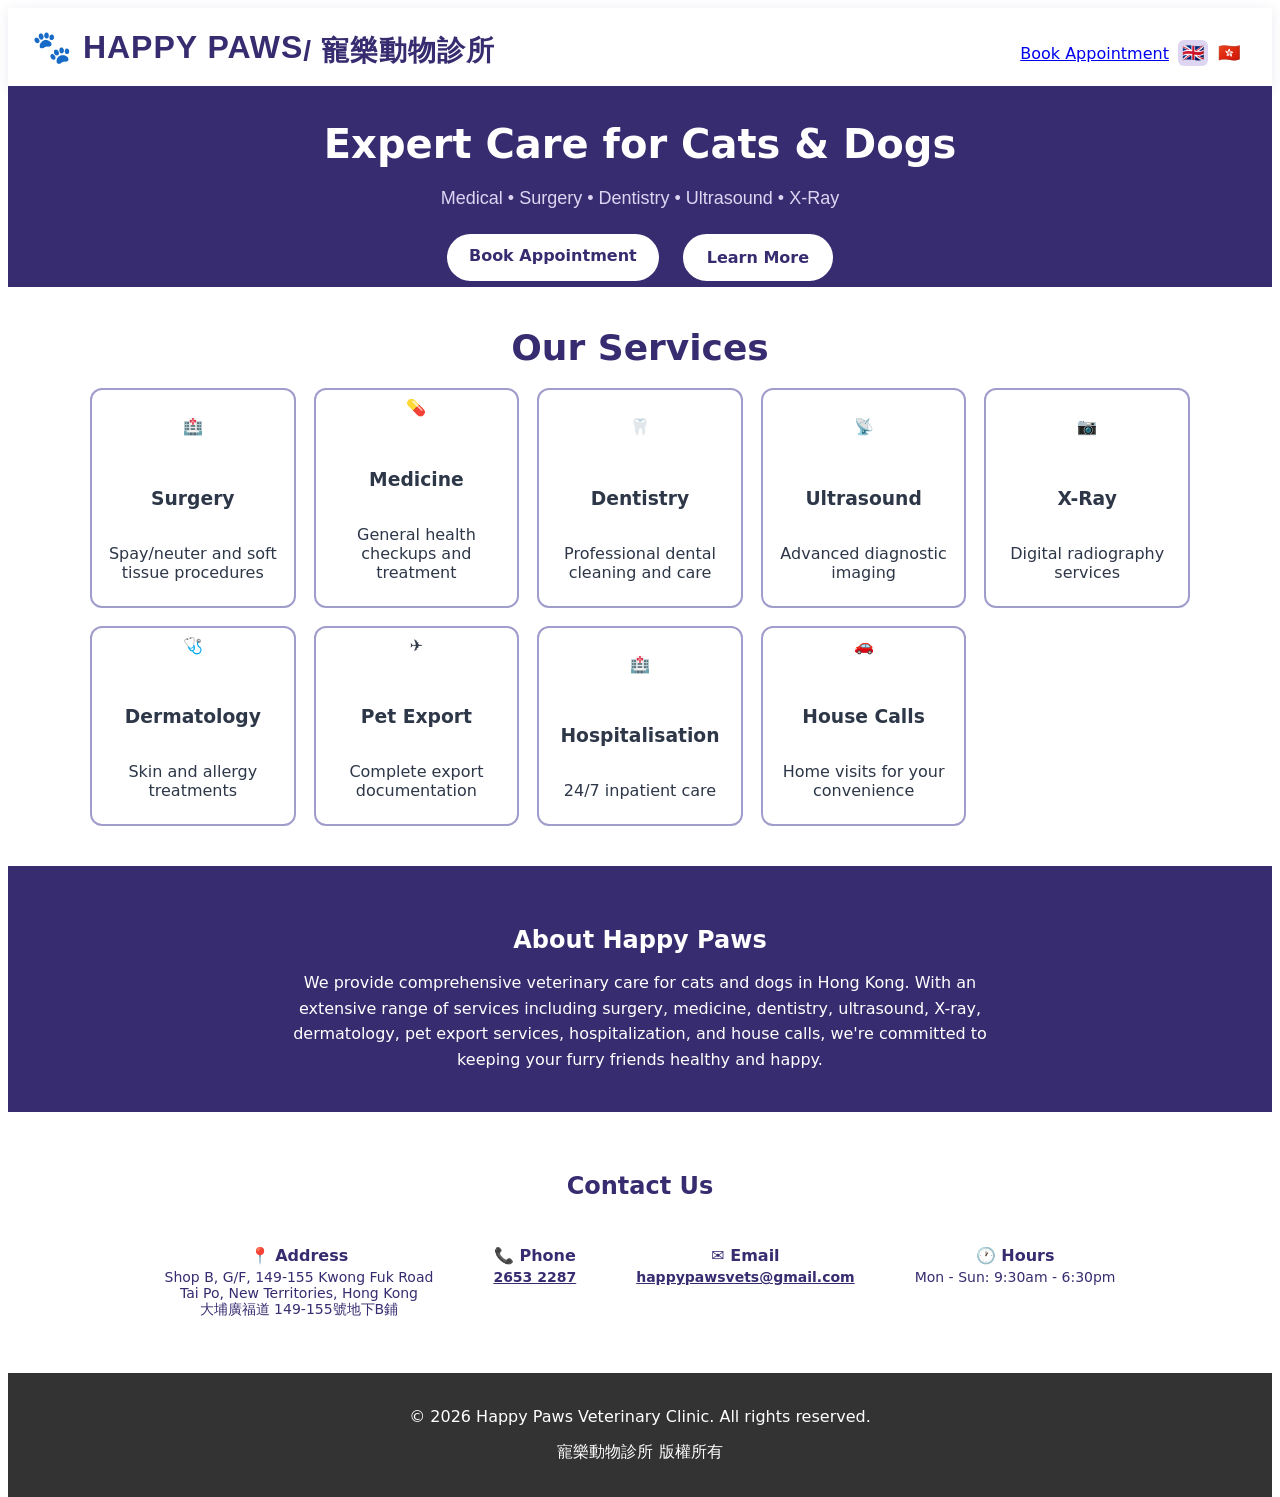
==== commit 0421302a: "Add SEO: meta tags, OG tags, Schema.org, robots.txt, sitemap, service pages - Added meta description" ====
--- a/index.html
+++ b/index.html
@@ -4,20 +4,75 @@
   <meta charset="UTF-8" />
   <meta name="viewport" content="width=device-width, initial-scale=1" />
   <title>Happy Paws Veterinary Clinic - 寵樂動物診所</title>
-  <link rel="stylesheet" href="assets/css/styles.css">
-  <link href="https://fonts.googleapis.com/css2?family=Cherry+Bomb+One&family=Noto+Sans+HK:wght@400;700&family=PT+Serif+Caption&family=Zain:wght@400;700&display=swap" rel="stylesheet">
-  <script src="assets/js/lang-v2.js" defer></script>
-  <script src="assets/js/main.js" defer></script>
+  <meta name="description" content="Happy Paws Veterinary Clinic in Tai Po, Hong Kong — comprehensive veterinary care for cats and dogs including surgery, dentistry, ultrasound, X-ray, dermatology, and house calls. 寵樂動物診所。">
+  <meta name="keywords" content="veterinary clinic, vet, Tai Po, Hong Kong, cat, dog, pet, surgery, dentistry, ultrasound, X-ray, dermatology, 大埔, 獸醫, 寵樂">
+  <meta name="robots" content="index, follow">
+
+  <!-- Open Graph -->
+  <meta property="og:type" content="website">
+  <meta property="og:title" content="Happy Paws Veterinary Clinic - 寵樂動物診所">
+  <meta property="og:description" content="Comprehensive veterinary care for cats and dogs in Tai Po, Hong Kong. Surgery, dentistry, ultrasound, X-ray, dermatology & more.">
+  <meta property="og:url" content="https://happypawshk.com/">
+  <meta property="og:image" content="https://happypawshk.com/assets/img/logo.png">
+  <meta property="og:locale" content="en_HK">
+  <meta property="og:locale:alternate" content="zh_HK">
+
+  <!-- Twitter Card -->
+  <meta name="twitter:card" content="summary">
+  <meta name="twitter:title" content="Happy Paws Veterinary Clinic - 寵樂動物診所">
+  <meta name="twitter:description" content="Comprehensive veterinary care for cats and dogs in Tai Po, Hong Kong.">
+
+  <!-- Canonical & Hreflang -->
+  <link rel="canonical" href="https://happypawshk.com/">
+
+  <!-- LocalBusiness Schema -->
+  <script type="application/ld+json">
+  {
+    "@context": "https://schema.org",
+    "@type": "VeterinaryCare",
+    "name": "Happy Paws Veterinary Clinic",
+    "alternateName": "寵樂動物診所",
+    "url": "https://happypawshk.com/",
+    "logo": "https://happypawshk.com/assets/img/logo.png",
+    "image": "https://happypawshk.com/assets/img/logo.png",
+    "description": "Comprehensive veterinary care for cats and dogs in Hong Kong.",
+    "telephone": "+852-2653-2287",
+    "email": "happypawsvets@gmail.com",
+    "address": {
+      "@type": "PostalAddress",
+      "streetAddress": "Shop B, G/F, 149-155 Kwong Fuk Road",
+      "addressLocality": "Tai Po",
+      "addressRegion": "New Territories",
+      "addressCountry": "HK"
+    },
+    "geo": {
+      "@type": "GeoCoordinates",
+      "latitude": 22.4511,
+      "longitude": 114.1642
+    },
+    "openingHoursSpecification": {
+      "@type": "OpeningHoursSpecification",
+      "dayOfWeek": ["Monday","Tuesday","Wednesday","Thursday","Friday","Saturday","Sunday"],
+      "opens": "09:30",
+      "closes": "18:30"
+    },
+    "priceRange": "$$",
+    "areaServed": {
+      "@type": "City",
+      "name": "Tai Po"
+    },
+    "sameAs": []
+  }
+  </script>
+
+  <link rel="preload" href="assets/css/styles.css" as="style" onload="this.rel='stylesheet'">
+  <noscript><link rel="stylesheet" href="assets/css/styles.css"></noscript>
 </head>
 <body>
   <nav class="site-nav">
-    <div class="brand"><img src="assets/img/logo.png" alt="Happy Paws" class="nav-logo">
-      <div class="brand-text">
-        <div class="brand-en">HAPPY PAWS VETERINARY CLINIC</div>
-        <div class="brand-cn">寵樂動物診所</div>
-      </div>
-    </div>
-    <div class="nav-right">
+    <div class="brand">🐾 Happy Paws <span class="brand-cn">/ 寵樂動物診所</span></div>
+    <div class="actions">
+            <a href="tel:26532287" class="book-btn-nav" data-lang="book">Book Appointment</a>
       <div class="lang-switcher" aria-label="Language switcher">
         <button class="lang-btn active" data-lang="en" aria-label="English">🇬🇧</button>
         <button class="lang-btn" data-lang="zh" aria-label="Traditional Chinese">🇭🇰</button>
@@ -26,66 +81,61 @@
   </nav>
 
   <section class="hero">
-    <div class="hero-bg">
-      <img src="assets/img/hero-vet.png" alt="Veterinarian with shiba inu">
-    </div>
-    <div class="hero-content">
-      <h1 data-lang="hero-title">Your Furry Pets in Good Hands</h1>
-      <p class="tagline" data-lang="hero-subtitle">At Happy Paws, our professional and friendly team is dedicated to provide compassionate care for your beloved cats and dogs.</p>
-      <p class="tagline" data-lang="hero-subtitle-2">From routine checkups, dentals, to surgery, we treat every pet like our own.</p>
-      <div class="hero-buttons">
-        <a href="tel:26532287" class="cta-button" data-lang="book-cta">Book Appointment</a>
-      </div>
-    </div>
-  </section>
+    <h1 data-lang="hero-title">Expert Care for Cats & Dogs</h1>
+    <p class="tagline" data-lang="hero-subtitle">Medical • Surgery • Dentistry • Ultrasound • X-Ray</p>
+    <div class="hero-buttons">
+      <a href="tel:26532287" class="cta-button" data-lang="book-cta">Book Appointment</a>
+      <a href="#services" class="cta-button secondary" data-lang="learn-more">Learn More</a>
+    </div>
+      </section>
 
   <section id="services" class="services">
     <h2 data-lang="services-title">Our Services</h2>
     <div class="services-grid">
       <div class="service-card">
-        <img src="assets/img/icon-surgery.png" alt="Surgery" class="service-icon">
+        <div class="service-icon" aria-label="Surgery">🏥</div>
         <h3 data-lang="service-1">Surgery</h3>
-        
-      </div>
-      <div class="service-card">
-        <img src="assets/img/icon-medicine.png" alt="Medicine" class="service-icon">
+        <p data-lang="service-1-desc">Spay/neuter and soft tissue procedures</p>
+      </div>
+      <div class="service-card">
+        <div class="service-icon" aria-label="Medicine">💊</div>
         <h3 data-lang="service-2">Medicine</h3>
-        
+        <p data-lang="service-2-desc">General health checkups and treatment</p>
       </div>
             <div class="service-card">
-        <img src="assets/img/icon-dentistry.png" alt="Dentistry" class="service-icon">
+        <div class="service-icon" aria-label="Dentistry">🦷</div>
         <h3 data-lang="service-3">Dentistry</h3>
-        
-      </div>
-      <div class="service-card">
-        <img src="assets/img/icon-ultrasound.png" alt="Ultrasound" class="service-icon">
+        <p data-lang="service-3-desc">Professional dental cleaning and care</p>
+      </div>
+      <div class="service-card">
+        <div class="service-icon" aria-label="Ultrasound">📡</div>
         <h3 data-lang="service-4">Ultrasound</h3>
-        
-      </div>
-      <div class="service-card">
-        <img src="assets/img/icon-xray.png" alt="X-Ray" class="service-icon">
+        <p data-lang="service-4-desc">Advanced diagnostic imaging</p>
+      </div>
+      <div class="service-card">
+        <div class="service-icon" aria-label="X-Ray">📷</div>
         <h3 data-lang="service-5">X-Ray</h3>
-        
+        <p data-lang="service-5-desc">Digital radiography services</p>
       </div>
             <div class="service-card">
-        <img src="assets/img/icon-dermatology.png" alt="Dermatology" class="service-icon">
+        <div class="service-icon" aria-label="Dermatology">🩺</div>
         <h3 data-lang="service-6">Dermatology</h3>
-        
-      </div>
-      <div class="service-card">
-        <img src="assets/img/icon-pet-export.png" alt="Pet Export" class="service-icon">
+        <p data-lang="service-6-desc">Skin and allergy treatments</p>
+      </div>
+      <div class="service-card">
+        <div class="service-icon" aria-label="Pet Export">✈️</div>
         <h3 data-lang="service-7">Pet Export</h3>
-        
-      </div>
-      <div class="service-card">
-        <img src="assets/img/icon-hospitalisation.png" alt="Hospitalisation" class="service-icon">
+        <p data-lang="service-7-desc">Complete export documentation</p>
+      </div>
+      <div class="service-card">
+        <div class="service-icon" aria-label="Hospitalisation">🏥</div>
         <h3 data-lang="service-8">Hospitalisation</h3>
-        
+        <p data-lang="service-8-desc">24/7 inpatient care</p>
       </div>
             <div class="service-card">
-        <img src="assets/img/icon-house-calls.png" alt="House Calls" class="service-icon">
+        <div class="service-icon" aria-label="House Calls">🚗</div>
         <h3 data-lang="service-9">House Calls</h3>
-        
+        <p data-lang="service-9-desc">Home visits for your convenience</p>
       </div>
     </div>
   </section>
@@ -101,20 +151,20 @@
     <h2 data-lang="contact-title">Contact Us</h2>
     <div class="contact-grid">
       <div class="contact-card">
-        <h3 data-lang="address">📍 Address</h3>
-        <p><a href="https://maps.google.com/?q=Happy+Paws+Veterinary+Clinic+Tai+Po+Hong+Kong" target="_blank"><span data-lang="addr-en">Shop B, G/F, 149-155 Kwong Fuk Road, Tai Po, New Territories, Hong Kong</span><span data-lang="addr-zh" style="display:none;">大埔廣福道 149-155號地下B鋪</span></a></p>
-      </div>
-      <div class="contact-card">
-        <h3 data-lang="phone">📞 Phone</h3>
+        <h3>📍 Address</h3>
+        <p>Shop B, G/F, 149-155 Kwong Fuk Road<br>Tai Po, New Territories, Hong Kong<br>大埔廣福道 149-155號地下B鋪</p>
+      </div>
+      <div class="contact-card">
+        <h3>📞 Phone</h3>
         <p><a href="tel:26532287">2653 2287</a></p>
       </div>
       <div class="contact-card">
-        <h3 data-lang="email">✉️ Email</h3>
+        <h3>✉️ Email</h3>
         <p><a href="mailto:happypawsvets@gmail.com">happypawsvets@gmail.com</a></p>
               </div>
       <div class="contact-card">
-        <h3 data-lang="hours">🕐 Hours</h3>
-        <p data-lang="hours-text">Mon - Sun: 9:30am - 6:30pm</p>
+        <h3>🕐 Hours</h3>
+        <p>Mon - Sun: 9:30am - 6:30pm</p>
       </div>
     </div>
   </section>
@@ -123,5 +173,66 @@
     <p>© 2026 Happy Paws Veterinary Clinic. All rights reserved.</p>
     <p>寵樂動物診所 版權所有</p>
   </footer>
-</body>
-</html>
+
+  <script>
+    // Language toggle script (EN / ZH)
+        const translations = {
+      en: {
+        'hero-title': 'Expert Care for Cats & Dogs',
+        'hero-subtitle': 'Medical • Surgery • Dentistry • Ultrasound • X-Ray',
+        'book-cta': 'Book Appointment',
+        'learn-more': 'Learn More',
+        'services-title': 'Our Services',
+        'service-1': 'Surgery', 'service-1-desc': 'Spay/neuter and soft tissue procedures',
+        'service-2': 'Medicine', 'service-2-desc': 'General health checkups and treatment',
+        'service-3': 'Dentistry', 'service-3-desc': 'Professional dental cleaning and care',
+        'service-4': 'Ultrasound', 'service-4-desc': 'Advanced diagnostic imaging',
+        'service-5': 'X-Ray', 'service-5-desc': 'Digital radiography services',
+        'service-6': 'Dermatology', 'service-6-desc': 'Skin and allergy treatments',
+        'service-7': 'Pet Export', 'service-7-desc': 'Complete export documentation',
+        'service-8': 'Hospitalisation', 'service-8-desc': '24/7 inpatient care',
+                'service-9': 'House Calls', 'service-9-desc': 'Home visits for your convenience',
+        'about-title': 'About Happy Paws', 'about-text': 'We provide comprehensive veterinary care for cats and dogs in Hong Kong. With an extensive range of services including surgery, medicine, dentistry, ultrasound, X-ray, dermatology, pet export services, hospitalization, and house calls, we\'re committed to keeping your furry friends healthy and happy.',
+        'contact-title': 'Contact Us', 'address': 'Address', 'phone': 'Phone', 'email': 'Email',
+        'hours': 'Hours', 'hours-mon-sun': 'Monday - Sunday', 'hours-time': '9:30am - 6:30pm',
+        'hours-note': 'Open daily, including weekends and public holidays',
+        'footer-1': '© 2026 Happy Paws Veterinary Clinic. All rights reserved.',
+        'footer-2': '寵樂動物診所 版權所有', 'services': 'Services', 'about': 'About', 'contact': 'Contact', 'book': 'Book Appointment'
+      },
+      zh: {
+        'hero-title': '專業貓狗醫療服務',
+        'hero-subtitle': '醫療諮詢 • 手術 • 牙科 • 超聲波 • X光',
+        'book-cta': '立即預約', 'learn-more': '了解更多',
+        'services-title': '我們的服務',
+        'service-1': '手術', 'service-1-desc': '絕育及軟組織手術',
+        'service-2': '醫療', 'service-2-desc': '一般健康檢查及治療',
+                'service-3': '牙科', 'service-3-desc': '專業牙齒清潔及護理',
+        'service-4': '超聲波', 'service-4-desc': '先進診斷影像',
+        'service-5': 'X光', 'service-5-desc': '數碼X光服務',
+        'service-6': '皮膚科', 'service-6-desc': '皮膚及過敏治療',
+        'service-7': '寵物出口服務', 'service-7-desc': '完整出口文件',
+        'service-8': '住院', 'service-8-desc': '24小時住院護理',
+        'service-9': '上門服務', 'service-9-desc': '為您提供上門診症',
+        'about-title': '關於寵樂動物診所', 'about-text': '我們為香港的貓狗提供全面的獸醫服務。服務範圍廣泛，包括手術、醫療、牙科、超聲波、X光、皮膚科、寵物出口服務、住院及上門服務，我們致力於讓您的毛孩健康快樂。',
+        'contact-title': '聯絡我們', 'address': '地址', 'phone': '電話', 'email': '電郵',
+        'hours': '營業時間', 'hours-mon-sun': '星期一至日', 'hours-time': '上午9:30 - 下午6:30',
+        'hours-note': '每日開放，包括週末及公眾假期', 'footer-1': '© 2026 寵樂動物診所。版權所有。',
+        'footer-2': '寵樂動物診所 版權所有', 'services': '服務', 'about': '關於', 'contact': '聯絡', 'book': '預約'
+      }
+    };
+      // Init
+  const btns = document.querySelectorAll('.lang-btn');
+  const nodes = document.querySelectorAll('[data-lang]');
+  function applyLang(lang) {
+    nodes.forEach(n => {
+      const key = n.getAttribute('data-lang');
+      if (translations[lang][key]) n.textContent = translations[lang][key];
+    });
+    btns.forEach(b => b.classList.toggle('active', b.dataset.lang === lang));
+    localStorage.setItem('happypaws-lang', lang);
+  }
+  btns.forEach(b => b.addEventListener('click', () => applyLang(b.dataset.lang)));
+  // Initialize with saved or English
+  applyLang(localStorage.getItem('happypaws-lang') || 'en');
+})();
+    
